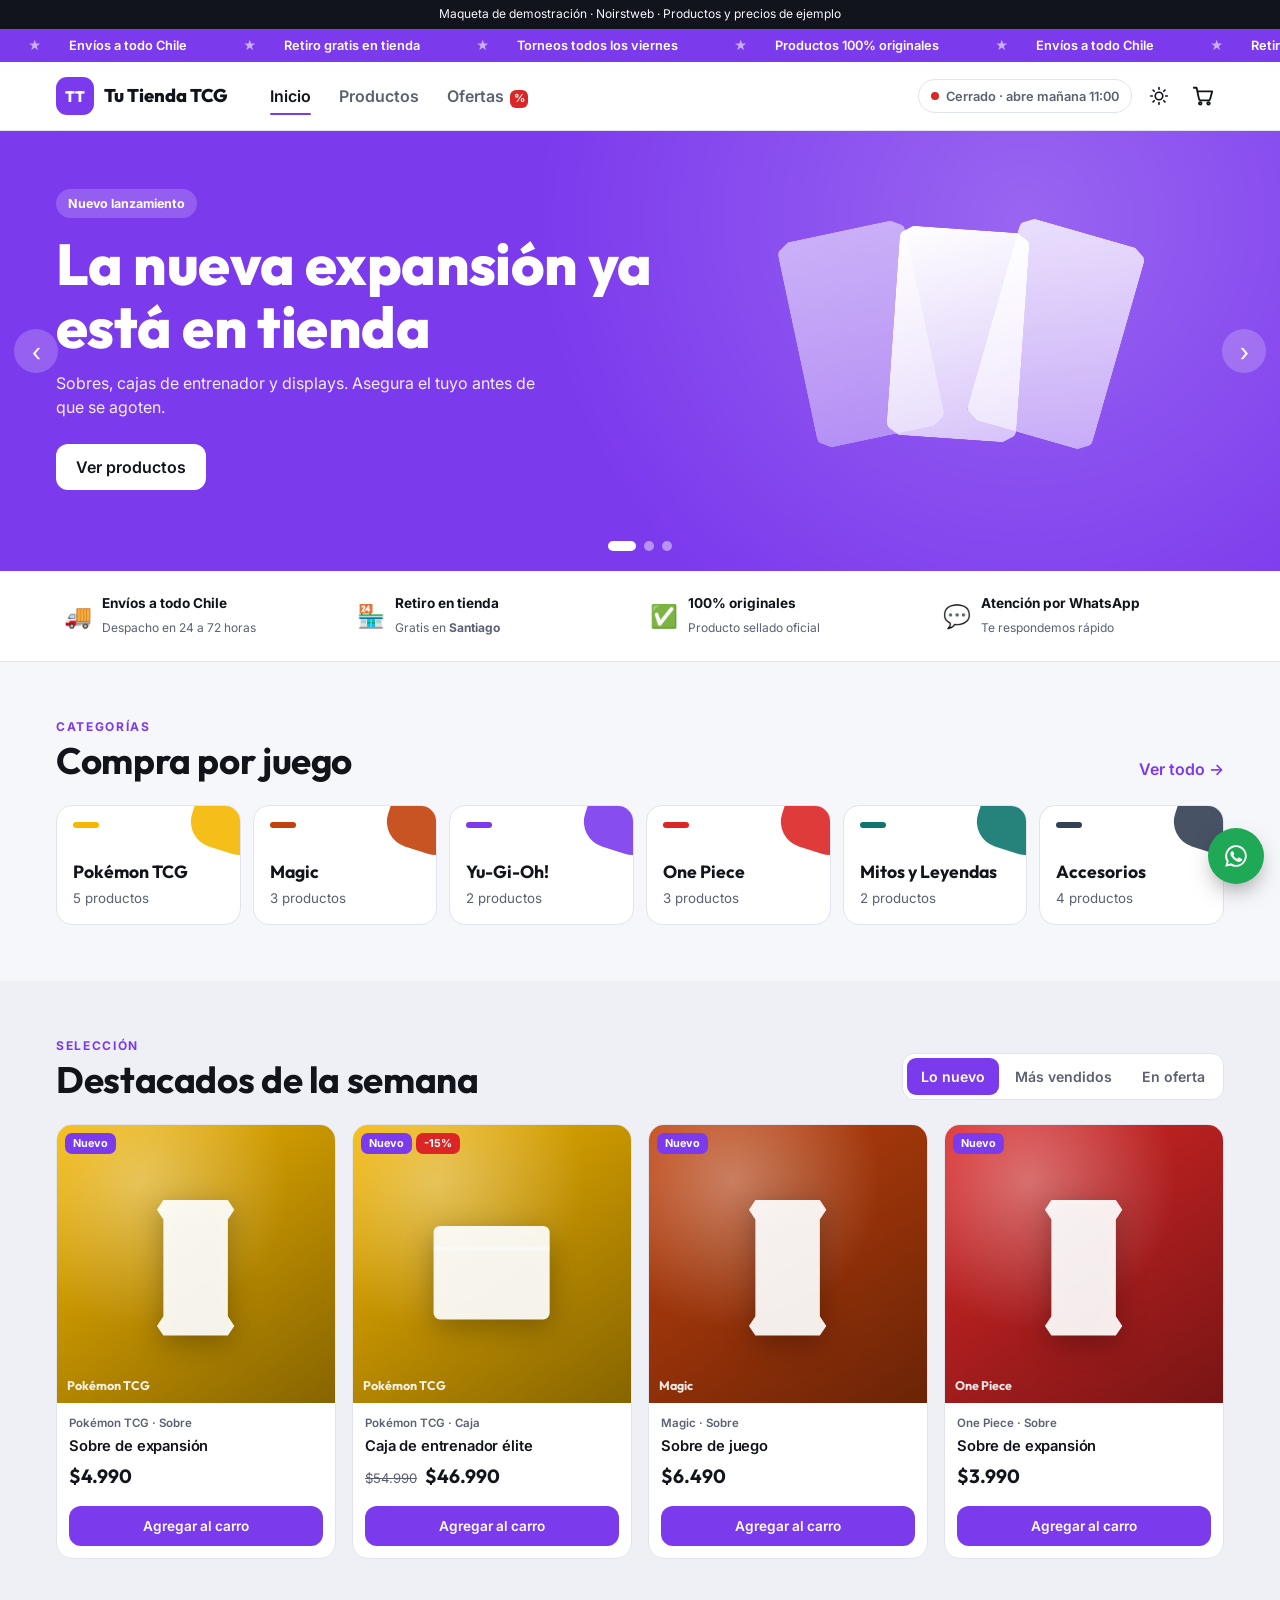
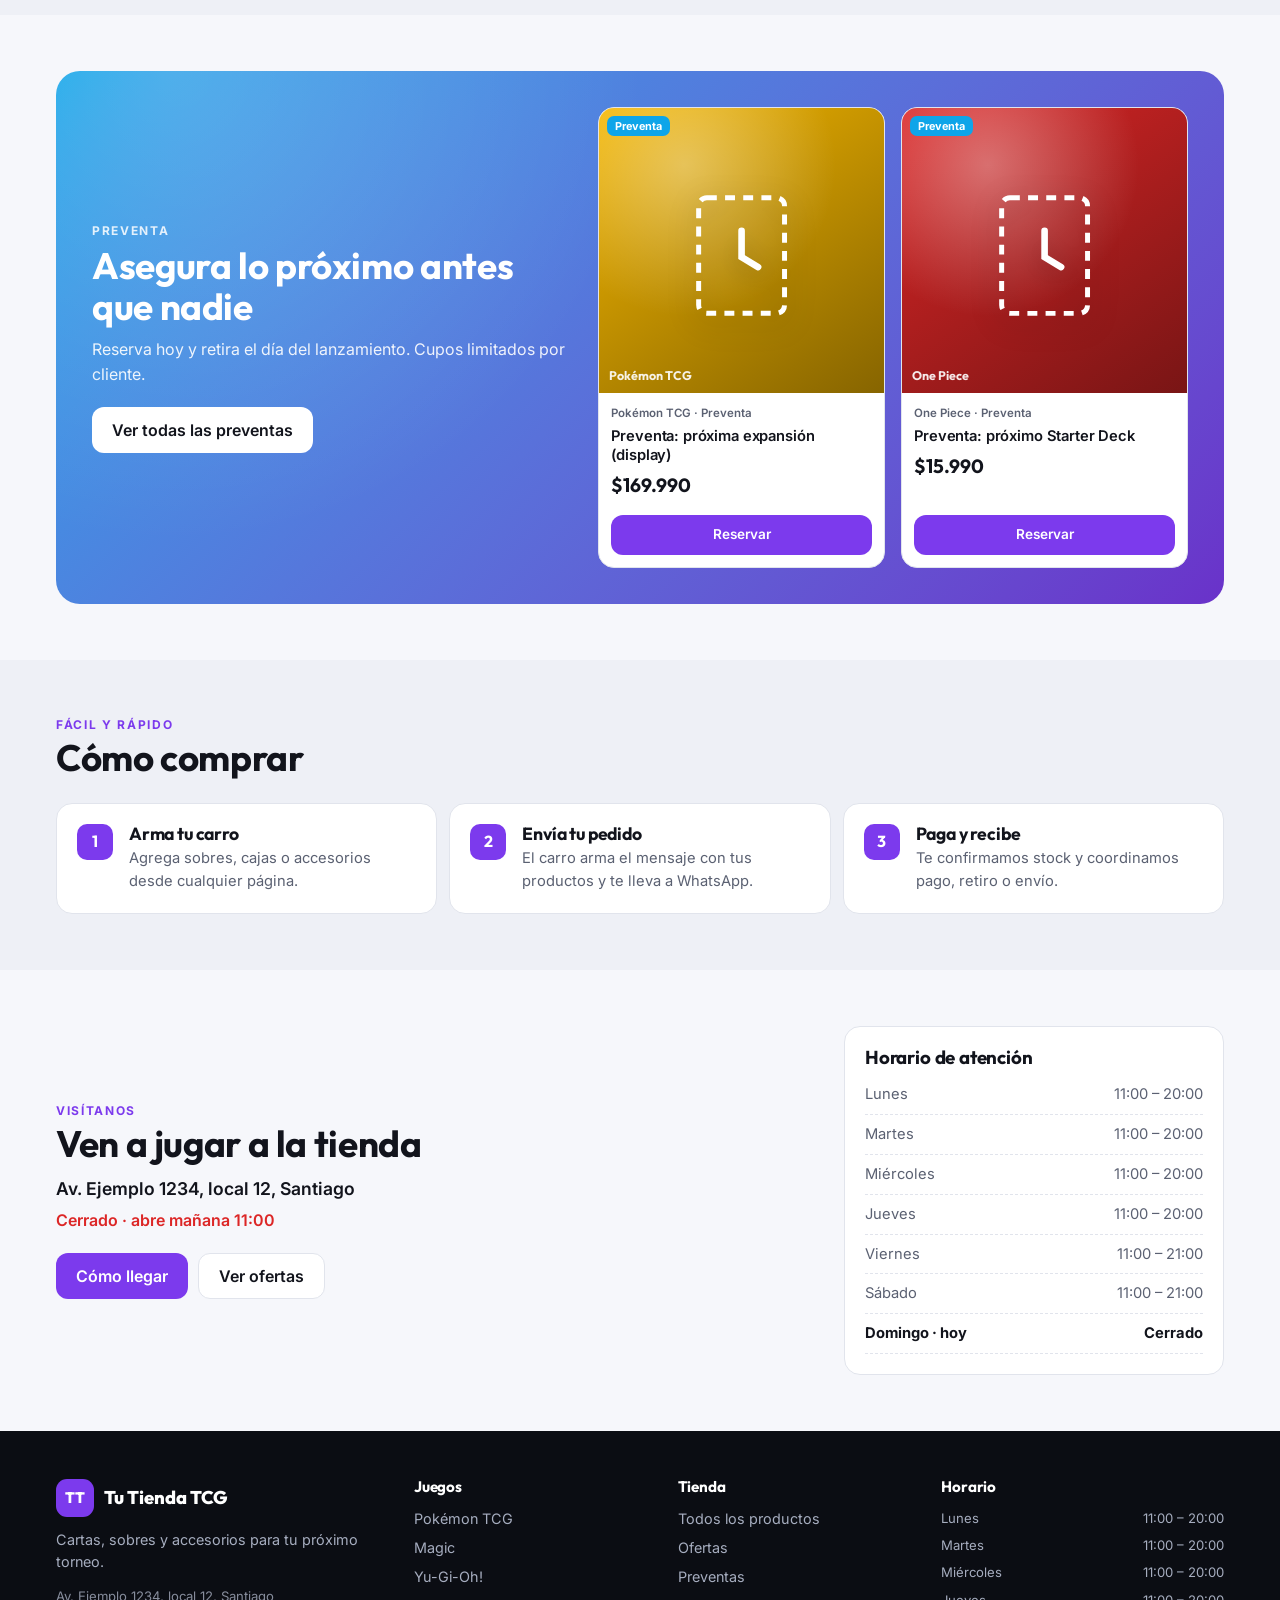
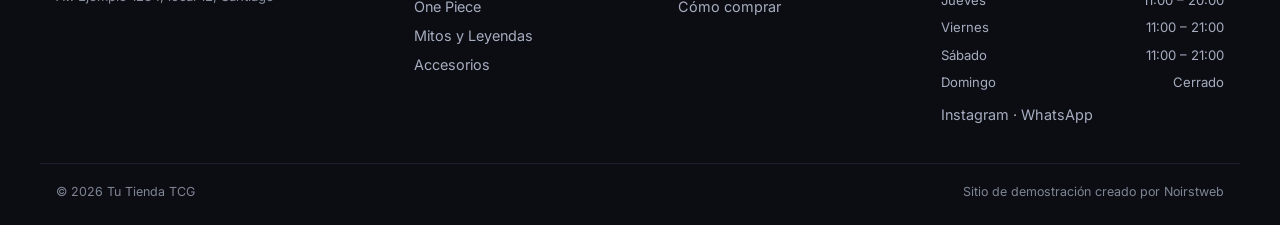
==== index.html @ a78d8621 "Maqueta genérica tienda TCG: inicio, productos, ofertas, carro y tema oscuro Co-Authored-By: Claude " ====
<!DOCTYPE html>
<html lang="es-CL">
<head>
  <meta charset="UTF-8">
  <meta name="viewport" content="width=device-width, initial-scale=1.0">
  <meta name="robots" content="noindex, nofollow">
  <title>Tu Tienda TCG · Cartas, sobres y accesorios</title>
  <meta name="description" content="Tienda de cartas coleccionables: Pokémon, Magic, Yu-Gi-Oh!, One Piece y Mitos y Leyendas. Ofertas, preventas y retiro en tienda.">
  <meta property="og:type" content="website">
  <meta property="og:title" content="Tienda TCG · Demo Noirstweb">
  <meta property="og:description" content="Maqueta de tienda online para cartas coleccionables: carro, ofertas, preventas y pedidos por WhatsApp.">
  <meta property="og:image" content="https://noirstweb.github.io/Tienda-TCG-Demo/og-image.png">
  <meta property="og:url" content="https://noirstweb.github.io/Tienda-TCG-Demo/">
  <meta name="twitter:card" content="summary_large_image">
  <link rel="icon" href="favicon.svg" type="image/svg+xml">
  <script>
    // Tema guardado (o el del sistema) antes de pintar, para evitar parpadeo
    (function () {
      var t = null;
      try { t = localStorage.getItem("tcg_tema"); } catch (e) {}
      if (!t) t = matchMedia("(prefers-color-scheme: dark)").matches ? "dark" : "light";
      document.documentElement.dataset.theme = t;
    })();
  </script>
  <link rel="preconnect" href="https://fonts.googleapis.com">
  <link rel="preconnect" href="https://fonts.gstatic.com" crossorigin>
  <link href="https://fonts.googleapis.com/css2?family=Outfit:wght@500;600;700;800&family=Inter:wght@400;500;600;700&display=swap" rel="stylesheet">
  <link rel="stylesheet" href="css/styles.css">
</head>
<body data-page="inicio">
  <div id="encabezado"></div>

  <main>
    <!-- Banner principal (se edita en js/config.js → BANNERS) -->
    <section class="promo" aria-roledescription="carrusel" aria-label="Promociones">
      <div class="promo__track" id="promoTrack"></div>
      <button class="promo__arrow promo__arrow--prev" id="promoPrev" aria-label="Anterior">‹</button>
      <button class="promo__arrow promo__arrow--next" id="promoNext" aria-label="Siguiente">›</button>
      <div class="promo__dots" id="promoDots"></div>
    </section>

    <!-- Beneficios -->
    <section class="perks">
      <div class="container perks__grid">
        <div class="perk"><span>🚚</span><div><strong>Envíos a todo Chile</strong><small>Despacho en 24 a 72 horas</small></div></div>
        <div class="perk"><span>🏪</span><div><strong>Retiro en tienda</strong><small>Gratis en <b id="heroCiudad"></b></small></div></div>
        <div class="perk"><span>✅</span><div><strong>100% originales</strong><small>Producto sellado oficial</small></div></div>
        <div class="perk"><span>💬</span><div><strong>Atención por WhatsApp</strong><small>Te respondemos rápido</small></div></div>
      </div>
    </section>

    <!-- Categorías -->
    <section class="section">
      <div class="container">
        <div class="section__head"><div><p class="eyebrow">Categorías</p><h2>Compra por juego</h2></div><a class="link" href="productos.html">Ver todo →</a></div>
        <div class="cats" id="cats"></div>
      </div>
    </section>

    <!-- Destacados -->
    <section class="section section--soft">
      <div class="container">
        <div class="section__head">
          <div><p class="eyebrow">Selección</p><h2>Destacados de la semana</h2></div>
          <div class="tabs" id="featTabs" role="tablist">
            <button role="tab" data-tab="nuevo">Lo nuevo</button>
            <button role="tab" data-tab="destacado">Más vendidos</button>
            <button role="tab" data-tab="oferta">En oferta</button>
          </div>
        </div>
        <div class="grid" id="featGrid"></div>
      </div>
    </section>

    <!-- Preventas -->
    <section class="section">
      <div class="container">
        <div class="pre">
          <div class="pre__copy">
            <p class="eyebrow eyebrow--light">Preventa</p>
            <h2>Asegura lo próximo antes que nadie</h2>
            <p>Reserva hoy y retira el día del lanzamiento. Cupos limitados por cliente.</p>
            <a class="btn btn--light" href="productos.html?tipo=Preventa">Ver todas las preventas</a>
          </div>
          <div class="grid grid--2" id="preGrid"></div>
        </div>
      </div>
    </section>

    <!-- Cómo comprar -->
    <section class="section section--soft" id="como-comprar">
      <div class="container">
        <div class="section__head"><div><p class="eyebrow">Fácil y rápido</p><h2>Cómo comprar</h2></div></div>
        <div class="steps">
          <div class="step"><b>1</b><h3>Arma tu carro</h3><p>Agrega sobres, cajas o accesorios desde cualquier página.</p></div>
          <div class="step"><b>2</b><h3>Envía tu pedido</h3><p>El carro arma el mensaje con tus productos y te lleva a WhatsApp.</p></div>
          <div class="step"><b>3</b><h3>Paga y recibe</h3><p>Te confirmamos stock y coordinamos pago, retiro o envío.</p></div>
        </div>
      </div>
    </section>

    <!-- Visítanos -->
    <section class="section" id="visitanos">
      <div class="container visit">
        <div>
          <p class="eyebrow">Visítanos</p>
          <h2>Ven a jugar a la tienda</h2>
          <p class="visit__addr" id="direccion"></p>
          <p class="visit__state" id="estadoGrande"></p>
          <div class="visit__cta">
            <a class="btn btn--brand" id="mapaLink" target="_blank" rel="noopener">Cómo llegar</a>
            <a class="btn btn--ghost" href="ofertas.html">Ver ofertas</a>
          </div>
        </div>
        <div class="hours-card"><h3>Horario de atención</h3><ul id="horario"></ul></div>
      </div>
    </section>
  </main>

  <div id="pie"></div>
  <script src="js/config.js"></script>
  <script src="js/app.js"></script>
</body>
</html>
---- css/styles.css ----
/* =========================================================
   Maqueta genérica tienda TCG · Noirstweb
   Colores: --brand se toma de js/config.js (TIENDA.color)
   ========================================================= */
:root {
  --brand: #7C3AED;
  --brand-ink: #fff;
  --bg: #F6F7FB;
  --surface: #FFFFFF;
  --surface-2: #EEF0F6;
  --ink: #12141C;
  --ink-2: #5B6172;
  --line: #E1E4EC;
  --ok: #16A34A;
  --warn: #EA580C;
  --danger: #DC2626;
  --wa: #1FA855;
  --shadow: 0 10px 30px -14px rgba(18, 20, 28, .25);
  --radius: 16px;
  --display: "Outfit", system-ui, sans-serif;
  --sans: "Inter", system-ui, sans-serif;
}
:root[data-theme="dark"] {
  --bg: #0D0F15;
  --surface: #161922;
  --surface-2: #1E2230;
  --ink: #EEF0F6;
  --ink-2: #9AA1B4;
  --line: #2A2F3E;
  --shadow: 0 10px 30px -14px rgba(0, 0, 0, .7);
}

* { box-sizing: border-box; margin: 0; padding: 0; }
html { scroll-behavior: smooth; scroll-padding-top: 90px; }
body { font-family: var(--sans); background: var(--bg); color: var(--ink); line-height: 1.55; -webkit-font-smoothing: antialiased; overflow-x: hidden; transition: background .25s, color .25s; }
body.no-scroll { overflow: hidden; }
a { color: inherit; }
button, select, input { font: inherit; color: inherit; }
button { background: none; border: 0; cursor: pointer; }
h1, h2, h3 { font-family: var(--display); line-height: 1.1; letter-spacing: -.01em; }
:focus-visible { outline: 3px solid var(--brand); outline-offset: 2px; }
.container { width: 100%; max-width: 1200px; margin: 0 auto; padding: 0 16px; }
.muted { color: var(--ink-2); font-size: .9rem; }
.eyebrow { font-size: .75rem; font-weight: 700; letter-spacing: .14em; text-transform: uppercase; color: var(--brand); }
.eyebrow--light { color: rgba(255, 255, 255, .85); }
.link { font-weight: 600; color: var(--brand); text-decoration: none; white-space: nowrap; }

/* ---------- Barra demo y avisos ---------- */
.demo-bar { background: var(--ink); color: var(--bg); font-size: .75rem; text-align: center; padding: 5px 16px; }
.announce { overflow: hidden; background: var(--brand); color: var(--brand-ink); font-size: .8rem; font-weight: 600; }
.announce__track { display: flex; width: max-content; animation: marquee 32s linear infinite; }
.announce span { padding: 7px 28px; white-space: nowrap; }
.announce span::before { content: "★"; margin-right: 28px; opacity: .6; }
@keyframes marquee { to { transform: translateX(-50%); } }

/* ---------- Botones ---------- */
.btn { display: inline-flex; align-items: center; justify-content: center; gap: 8px; height: 46px; padding: 0 20px; border-radius: 12px; font-weight: 600; text-decoration: none; white-space: nowrap; transition: transform .15s, filter .15s, background .15s; }
.btn:hover { filter: brightness(1.08); }
.btn:active { transform: scale(.98); }
.btn--brand { background: var(--brand); color: var(--brand-ink); }
.btn--light { background: #fff; color: #12141C; }
.btn--ghost { border: 1.5px solid var(--line); background: var(--surface); }
.btn--ghost:hover { border-color: var(--brand); filter: none; }
.btn--wa { background: var(--wa); color: #fff; }
.btn--block { width: 100%; }
.icon-btn { position: relative; display: grid; place-items: center; width: 42px; height: 42px; border-radius: 12px; color: var(--ink); transition: background .15s; }
.icon-btn:hover { background: var(--surface-2); }

/* ---------- Encabezado ---------- */
.header { position: sticky; top: 0; z-index: 40; background: color-mix(in srgb, var(--surface) 92%, transparent); backdrop-filter: blur(10px); border-bottom: 1px solid var(--line); }
.header__inner { display: flex; align-items: center; gap: 10px; height: 68px; }
.logo { display: flex; align-items: center; gap: 10px; text-decoration: none; min-width: 0; }
.logo__mark { flex: none; display: grid; place-items: center; width: 38px; height: 38px; border-radius: 11px; background: var(--brand); color: var(--brand-ink); font-family: var(--display); font-weight: 800; font-size: .95rem; }
.logo__text { font-family: var(--display); font-weight: 800; font-size: 1.15rem; white-space: nowrap; overflow: hidden; text-overflow: ellipsis; }
.nav { display: none; }
.nav a { position: relative; padding: 8px 12px; border-radius: 10px; font-weight: 600; color: var(--ink-2); text-decoration: none; }
.nav a:hover { color: var(--ink); background: var(--surface-2); }
.nav a[aria-current="page"] { color: var(--ink); }
.nav a[aria-current="page"]::after { content: ""; position: absolute; left: 12px; right: 12px; bottom: 2px; height: 2px; border-radius: 2px; background: var(--brand); }
.nav__tag { display: inline-grid; place-items: center; width: 18px; height: 18px; margin-left: 2px; border-radius: 6px; background: var(--danger); color: #fff; font-size: .7rem; }
.header__tools { display: flex; align-items: center; gap: 2px; margin-left: auto; }
.menu-btn { flex-direction: column; gap: 4px; display: flex; justify-content: center; align-items: center; }
.menu-btn span { width: 20px; height: 2px; border-radius: 2px; background: currentColor; }

/* Horario siempre visible */
.hours { display: inline-flex; align-items: center; gap: 7px; height: 34px; padding: 0 12px; margin-right: 4px; border-radius: 999px; border: 1px solid var(--line); background: var(--surface); font-size: .8rem; font-weight: 600; text-decoration: none; color: var(--ink-2); white-space: nowrap; }
.hours__dot { width: 8px; height: 8px; border-radius: 50%; background: var(--danger); }
.hours.is-open { color: var(--ink); }
.hours.is-open .hours__dot { background: var(--ok); box-shadow: 0 0 0 3px color-mix(in srgb, var(--ok) 25%, transparent); animation: pulse 2s infinite; }
@keyframes pulse { 50% { box-shadow: 0 0 0 6px color-mix(in srgb, var(--ok) 0%, transparent); } }
.hours__long { display: none; }

/* Tema */
.ic-luna { display: none; }
:root[data-theme="dark"] .ic-sol { display: none; }
:root[data-theme="dark"] .ic-luna { display: block; }

/* Carro */
.cart-btn__count { position: absolute; top: 2px; right: 0; min-width: 18px; height: 18px; padding: 0 5px; border-radius: 999px; background: var(--brand); color: var(--brand-ink); font-size: .68rem; line-height: 18px; text-align: center; }
.cart-btn__count[hidden] { display: none; }
.cart-btn__count.bump { animation: bump .4s; }
@keyframes bump { 40% { transform: scale(1.45); } }

/* ---------- Paneles laterales ---------- */
.drawer { position: fixed; inset: 0; z-index: 80; background: rgba(8, 10, 16, .5); opacity: 0; visibility: hidden; transition: opacity .25s, visibility .25s; }
.drawer.is-open { opacity: 1; visibility: visible; }
.drawer__panel { position: absolute; top: 0; bottom: 0; width: min(380px, 88vw); display: flex; flex-direction: column; background: var(--surface); box-shadow: var(--shadow); transition: transform .3s cubic-bezier(.3, .8, .3, 1); }
.drawer--left .drawer__panel { left: 0; transform: translateX(-100%); }
.drawer--right .drawer__panel { right: 0; transform: translateX(100%); width: min(420px, 92vw); }
.drawer.is-open .drawer__panel { transform: none; }
.drawer__head { display: flex; align-items: center; justify-content: space-between; padding: 14px 16px; border-bottom: 1px solid var(--line); font-family: var(--display); font-size: 1.15rem; }
.drawer__nav { display: grid; padding: 8px; }
.drawer__nav a { padding: 13px 12px; border-radius: 10px; font-weight: 600; text-decoration: none; }
.drawer__nav a:hover, .drawer__nav a[aria-current="page"] { background: var(--surface-2); }
.drawer__cats { display: grid; gap: 2px; padding: 12px 8px; border-top: 1px solid var(--line); }
.drawer__cats .eyebrow { padding: 0 12px 6px; }
.drawer__cats a { display: flex; align-items: center; gap: 10px; padding: 10px 12px; border-radius: 10px; text-decoration: none; color: var(--ink-2); }
.drawer__cats a:hover { background: var(--surface-2); color: var(--ink); }
.drawer__cats i { width: 10px; height: 10px; border-radius: 3px; }

.cart__ship { padding: 12px 16px; border-bottom: 1px solid var(--line); font-size: .88rem; }
.cart__ship:empty { display: none; }
.bar { height: 6px; margin-top: 8px; border-radius: 99px; background: var(--surface-2); overflow: hidden; }
.bar i { display: block; height: 100%; border-radius: inherit; background: var(--brand); transition: width .4s; }
.cart__items { flex: 1; overflow-y: auto; padding: 8px 16px; }
.cart__item { display: grid; grid-template-columns: 56px 1fr auto; gap: 12px; padding: 12px 0; border-bottom: 1px solid var(--line); }
.cart__thumb .art { border-radius: 10px; }
.cart__info strong { display: block; font-size: .9rem; line-height: 1.25; }
.cart__info small { color: var(--ink-2); font-size: .78rem; }
.qty { display: inline-flex; align-items: center; margin-top: 6px; border: 1px solid var(--line); border-radius: 9px; }
.qty button { width: 30px; height: 28px; font-weight: 700; }
.qty button:disabled { opacity: .35; cursor: not-allowed; }
.qty span { min-width: 24px; text-align: center; font-size: .88rem; font-weight: 600; }
.cart__price { display: flex; flex-direction: column; align-items: flex-end; gap: 6px; font-weight: 700; font-size: .92rem; }
.cart__price button { font-size: .75rem; font-weight: 500; color: var(--ink-2); text-decoration: underline; }
.cart__empty { display: grid; justify-items: center; gap: 14px; padding: 48px 0; color: var(--ink-2); }
.cart__foot { padding: 14px 16px 18px; border-top: 1px solid var(--line); }
.cart__foot:empty { display: none; }
.entrega { display: flex; flex-wrap: wrap; gap: 6px 16px; border: 0; margin-bottom: 12px; font-size: .88rem; }
.entrega legend { width: 100%; margin-bottom: 4px; font-weight: 600; font-size: .8rem; color: var(--ink-2); }
.entrega input { accent-color: var(--brand); }
.cart__total { display: flex; justify-content: space-between; align-items: baseline; margin-bottom: 12px; }
.cart__total strong { font-family: var(--display); font-size: 1.5rem; }
.cart__note { margin-top: 8px; font-size: .75rem; color: var(--ink-2); text-align: center; }

/* ---------- Banner ---------- */
.promo { position: relative; overflow: hidden; }
.promo__track { display: flex; transition: transform .6s cubic-bezier(.6, 0, .2, 1); }
.slide { flex: 0 0 100%; min-width: 0; color: #fff; }
.slide--marca { background: radial-gradient(circle at 80% 20%, rgba(255, 255, 255, .22), transparent 45%), var(--brand); }
.slide--oscuro { background: radial-gradient(circle at 75% 50%, color-mix(in srgb, var(--brand) 55%, transparent), transparent 55%), #0F1118; }
.slide--degradado { background: linear-gradient(120deg, color-mix(in srgb, var(--brand) 85%, #000), #E11D48 130%); }
.slide__inner { display: grid; gap: 24px; align-items: center; min-height: 380px; padding-top: 40px; padding-bottom: 64px; }
.slide__copy { min-width: 0; }
.slide__tag { display: inline-block; padding: 5px 12px; border-radius: 999px; background: rgba(255, 255, 255, .18); font-size: .78rem; font-weight: 700; }
.slide h2 { margin-top: 14px; max-width: 13em; font-size: clamp(2rem, 6.5vw, 3.6rem); font-weight: 800; }
.slide p { margin: 12px 0 24px; max-width: 30em; opacity: .9; }
.promo__arrow { position: absolute; top: 50%; z-index: 3; display: none; width: 44px; height: 44px; margin-top: -22px; border-radius: 50%; background: rgba(255, 255, 255, .2); color: #fff; font-size: 1.6rem; line-height: 1; }
.promo__arrow:hover { background: rgba(255, 255, 255, .35); }
.promo__arrow--prev { left: 14px; }
.promo__arrow--next { right: 14px; }
.promo__dots { position: absolute; left: 50%; bottom: 20px; z-index: 3; display: flex; gap: 8px; transform: translateX(-50%); }
.promo__dots button { width: 10px; height: 10px; border-radius: 99px; background: rgba(255, 255, 255, .45); transition: width .25s; }
.promo__dots button[aria-current="true"] { width: 28px; background: #fff; }

/* Arte de banners (formas genéricas, sin marcas) */
.b-art { display: none; position: relative; height: 280px; }
.b-art i { position: absolute; border-radius: 14px; box-shadow: 0 20px 40px -12px rgba(0, 0, 0, .45); }
.b-art--sobre i { width: 130px; height: 210px; top: 30px; background: linear-gradient(160deg, #fff, rgba(255, 255, 255, .65)); clip-path: polygon(0 4%, 10% 0, 90% 0, 100% 4%, 100% 96%, 90% 100%, 10% 100%, 0 96%); }
.b-art--sobre i:nth-child(1) { left: 12%; transform: rotate(-12deg); opacity: .55; }
.b-art--sobre i:nth-child(2) { left: 32%; transform: rotate(4deg); }
.b-art--sobre i:nth-child(3) { left: 52%; transform: rotate(16deg); opacity: .8; }
.b-art--caja i { left: 18%; top: 40px; width: 260px; height: 200px; background: linear-gradient(150deg, #fff, rgba(255, 255, 255, .55)); transform: rotate(-6deg); }
.b-art--caja b { position: absolute; right: 10%; top: 10px; display: grid; place-items: center; width: 110px; height: 110px; border-radius: 50%; background: #E11D48; font-family: var(--display); font-size: 2rem; transform: rotate(10deg); box-shadow: 0 14px 30px -10px rgba(0, 0, 0, .5); }
.b-art--cartas i { top: 40px; width: 140px; height: 196px; border: 6px solid #fff; background: linear-gradient(160deg, rgba(255, 255, 255, .35), rgba(255, 255, 255, .08)); }
.b-art--cartas i:nth-child(1) { left: 14%; transform: rotate(-14deg); }
.b-art--cartas i:nth-child(2) { left: 34%; transform: rotate(-2deg); }
.b-art--cartas i:nth-child(3) { left: 54%; transform: rotate(12deg); }

/* ---------- Beneficios ---------- */
.perks { border-bottom: 1px solid var(--line); background: var(--surface); }
.perks__grid { display: grid; grid-template-columns: repeat(2, 1fr); gap: 4px; padding-top: 14px; padding-bottom: 14px; }
.perk { display: flex; align-items: center; gap: 10px; padding: 8px; }
.perk > span { font-size: 1.4rem; }
.perk strong { display: block; font-size: .85rem; }
.perk small { color: var(--ink-2); font-size: .75rem; }

/* ---------- Secciones ---------- */
.section { padding: 56px 0; }
.section--soft { background: var(--surface-2); }
.section__head { display: flex; flex-wrap: wrap; align-items: flex-end; justify-content: space-between; gap: 12px 20px; margin-bottom: 24px; }
.section__head--tight { margin-bottom: 16px; align-items: baseline; }
.section__head h2, .section__head h1 { margin-top: 4px; font-size: clamp(1.6rem, 4.5vw, 2.3rem); }

/* Categorías */
.cats { display: grid; grid-template-columns: repeat(2, 1fr); gap: 12px; }
.cat { position: relative; display: flex; flex-direction: column; gap: 2px; min-height: 120px; padding: 16px; border-radius: var(--radius); background: var(--surface); border: 1px solid var(--line); text-decoration: none; overflow: hidden; transition: transform .2s, box-shadow .2s, border-color .2s; }
.cat::after { content: ""; position: absolute; right: -30px; top: -30px; width: 76px; height: 76px; border-radius: 26px; background: var(--c); opacity: .9; transform: rotate(18deg); transition: transform .3s; }
.cat:hover { transform: translateY(-3px); box-shadow: var(--shadow); border-color: var(--c); }
.cat:hover::after { transform: rotate(8deg) scale(1.08); }
.cat__chip { width: 26px; height: 6px; border-radius: 99px; background: var(--c); margin-bottom: auto; }
.cat strong, .cat small { padding-right: 8px; }
.cat strong { position: relative; z-index: 1; margin-top: 18px; font-family: var(--display); font-size: 1.1rem; }
.cat small { position: relative; z-index: 1; color: var(--ink-2); }

/* Pestañas */
.tabs { display: inline-flex; padding: 4px; gap: 2px; border-radius: 12px; background: var(--surface); border: 1px solid var(--line); }
.tabs button { padding: 8px 14px; border-radius: 9px; font-weight: 600; font-size: .88rem; color: var(--ink-2); }
.tabs button[aria-selected="true"] { background: var(--brand); color: var(--brand-ink); }

/* ---------- Tarjetas de producto ---------- */
.grid { display: grid; grid-template-columns: repeat(2, 1fr); gap: 12px; }
.card { display: flex; flex-direction: column; min-width: 0; border-radius: var(--radius); background: var(--surface); border: 1px solid var(--line); overflow: hidden; transition: transform .2s, box-shadow .2s; }
.card:hover { transform: translateY(-3px); box-shadow: var(--shadow); }
.card__media { position: relative; display: block; width: 100%; text-align: left; }
.card__badges { position: absolute; top: 8px; left: 8px; right: 8px; display: flex; flex-wrap: wrap; gap: 4px; }
.card__body { display: flex; flex-direction: column; flex: 1; gap: 4px; padding: 12px; }
.card__game { font-size: .72rem; font-weight: 600; color: var(--ink-2); }
.card__name { font-family: var(--sans); font-weight: 600; font-size: .92rem; line-height: 1.3; }
.card__price { display: flex; flex-wrap: wrap; align-items: baseline; gap: 2px 8px; margin: 2px 0 10px; }
.card__price s { color: var(--ink-2); font-size: .82rem; }
.card__price strong { font-family: var(--display); font-size: 1.2rem; }
.card__price--big strong { font-size: 1.8rem; }
.card .btn { margin-top: auto; height: 40px; font-size: .85rem; }
.card.is-out .art { filter: grayscale(.85); opacity: .7; }

.badge { display: inline-block; padding: 3px 8px; border-radius: 7px; font-size: .68rem; font-weight: 700; line-height: 1.3; }
.badge--new { background: var(--brand); color: var(--brand-ink); }
.badge--off { background: var(--danger); color: #fff; }
.badge--pre { background: #0EA5E9; color: #fff; }
.badge--low { background: #FEF3C7; color: #92400E; }
.badge--out { background: var(--ink); color: var(--bg); }

.art { position: relative; display: grid; place-items: center; aspect-ratio: 1; background: radial-gradient(circle at 30% 20%, rgba(255, 255, 255, .35), transparent 50%), linear-gradient(145deg, var(--c), color-mix(in srgb, var(--c) 55%, #000)); }
.art svg { width: 58%; filter: drop-shadow(0 8px 14px rgba(0, 0, 0, .3)); transition: transform .3s; }
.card:hover .art svg { transform: scale(1.06) rotate(-2deg); }
.art__label { position: absolute; left: 10px; bottom: 8px; color: #fff; font-family: var(--display); font-weight: 700; font-size: .78rem; opacity: .9; }
.art--mini svg { width: 70%; }

/* ---------- Preventa ---------- */
.pre { display: grid; gap: 24px; padding: 24px; border-radius: 24px; color: #fff; background: radial-gradient(circle at 10% 0%, rgba(255, 255, 255, .18), transparent 40%), linear-gradient(135deg, #0EA5E9, color-mix(in srgb, var(--brand) 85%, #000)); }
.pre h2 { margin-top: 6px; font-size: clamp(1.6rem, 4.5vw, 2.3rem); }
.pre__copy p:not(.eyebrow) { margin: 10px 0 20px; opacity: .9; }
.pre .card { color: var(--ink); }
.grid--2 { grid-template-columns: repeat(2, 1fr); }

/* ---------- Pasos ---------- */
.steps { display: grid; gap: 12px; }
.step { position: relative; padding: 20px 20px 20px 72px; border-radius: var(--radius); background: var(--surface); border: 1px solid var(--line); }
.step b { position: absolute; left: 20px; top: 20px; display: grid; place-items: center; width: 36px; height: 36px; border-radius: 10px; background: var(--brand); color: var(--brand-ink); font-family: var(--display); }
.step h3 { font-size: 1.1rem; }
.step p { margin-top: 4px; color: var(--ink-2); font-size: .92rem; }

/* ---------- Visítanos ---------- */
.visit { display: grid; gap: 28px; align-items: center; }
.visit h2 { margin-top: 4px; font-size: clamp(1.6rem, 4.5vw, 2.3rem); }
.visit__addr { margin-top: 10px; font-size: 1.1rem; font-weight: 600; }
.visit__state { margin-top: 6px; font-weight: 600; color: var(--danger); }
.visit__state.is-open { color: var(--ok); }
.visit__cta { display: flex; flex-wrap: wrap; gap: 10px; margin-top: 20px; }
.hours-card { padding: 20px; border-radius: var(--radius); background: var(--surface); border: 1px solid var(--line); }
.hours-card h3 { margin-bottom: 8px; }
.hours-card ul { list-style: none; }
.hours-card li { display: flex; justify-content: space-between; padding: 8px 0; border-bottom: 1px dashed var(--line); color: var(--ink-2); font-size: .92rem; }
.hours-card li.is-today { color: var(--ink); font-weight: 700; }

/* ---------- Productos: filtros ---------- */
.crumbs { margin-bottom: 8px; font-size: .82rem; color: var(--ink-2); }
.crumbs a { text-decoration: none; }
.crumbs a:hover { color: var(--brand); }
.filters { display: grid; gap: 12px; margin-bottom: 20px; }
.chips { display: flex; gap: 8px; overflow-x: auto; padding-bottom: 4px; scrollbar-width: none; margin-bottom: 4px; }
.chips::-webkit-scrollbar { display: none; }
.chip { flex: none; display: inline-flex; align-items: center; gap: 7px; padding: 8px 14px; border-radius: 999px; border: 1px solid var(--line); background: var(--surface); font-weight: 600; font-size: .85rem; }
.chip i { width: 9px; height: 9px; border-radius: 3px; background: var(--c); }
.chip[aria-pressed="true"] { background: var(--ink); border-color: var(--ink); color: var(--bg); }
#ofTabs { margin-bottom: 18px; }
.filters__row { display: grid; grid-template-columns: 1fr 1fr; gap: 10px; }
.search { grid-column: 1 / -1; display: flex; align-items: center; gap: 8px; height: 46px; padding: 0 14px; border-radius: 12px; border: 1px solid var(--line); background: var(--surface); }
.search:focus-within { border-color: var(--brand); }
.search input { flex: 1; min-width: 0; height: 100%; border: 0; outline: 0; background: none; }
.filters select { height: 46px; padding: 0 12px; border-radius: 12px; border: 1px solid var(--line); background: var(--surface); min-width: 0; }
.check { grid-column: 1 / -1; display: flex; align-items: center; gap: 8px; font-size: .9rem; }
.check input { accent-color: var(--brand); width: 18px; height: 18px; }
.empty { display: grid; justify-items: center; gap: 12px; padding: 48px 0; color: var(--ink-2); }
.empty[hidden] { display: none; }

/* ---------- Ofertas ---------- */
.of-hero { color: #fff; background: radial-gradient(circle at 85% 10%, rgba(255, 255, 255, .2), transparent 40%), linear-gradient(120deg, #DC2626, color-mix(in srgb, var(--brand) 80%, #000)); }
.of-hero__inner { display: grid; gap: 24px; align-items: center; padding-top: 44px; padding-bottom: 44px; }
.of-hero h1 { margin-top: 8px; font-size: clamp(2.1rem, 7vw, 3.6rem); font-weight: 800; }
.of-hero p:not(.eyebrow) { margin-top: 8px; opacity: .92; }
.countdown { padding: 18px; border-radius: 18px; background: rgba(0, 0, 0, .25); backdrop-filter: blur(4px); }
.countdown > p { font-size: .8rem; font-weight: 700; letter-spacing: .12em; text-transform: uppercase; opacity: .85; }
.cd { display: grid; grid-template-columns: repeat(4, 1fr); gap: 8px; margin-top: 8px; }
.cd div { display: grid; justify-items: center; padding: 10px 4px; border-radius: 12px; background: rgba(255, 255, 255, .14); }
.cd b { font-family: var(--display); font-size: 1.9rem; line-height: 1; font-variant-numeric: tabular-nums; }
.cd small { font-size: .7rem; opacity: .85; }
.bundle { display: grid; gap: 20px; align-items: center; padding: 24px; border-radius: 24px; background: var(--surface); border: 1px solid var(--line); }
.bundle h2 { margin-top: 4px; font-size: clamp(1.5rem, 4vw, 2rem); }
.bundle p:not(.eyebrow) { margin-top: 8px; color: var(--ink-2); }
.bundle__price { display: grid; gap: 4px; justify-items: start; }
.bundle__price s { color: var(--ink-2); }
.bundle__price strong { font-family: var(--display); font-size: 2.2rem; margin-bottom: 8px; }

/* ---------- Vista rápida ---------- */
.modal { position: fixed; inset: 0; z-index: 90; display: grid; place-items: center; padding: 16px; background: rgba(8, 10, 16, .55); opacity: 0; visibility: hidden; transition: opacity .2s, visibility .2s; }
.modal.is-open { opacity: 1; visibility: visible; }
.modal__box { position: relative; display: grid; width: min(760px, 100%); max-height: 90vh; overflow-y: auto; border-radius: 20px; background: var(--surface); box-shadow: var(--shadow); transform: translateY(12px); transition: transform .25s; }
.modal.is-open .modal__box { transform: none; }
.modal__close { position: absolute; top: 10px; right: 10px; z-index: 2; background: var(--surface); }
.modal__art .art { aspect-ratio: 4 / 3; }
.modal__info { display: flex; flex-direction: column; gap: 8px; padding: 20px; }
.modal__info h2 { font-size: 1.6rem; }
.modal__info > p { color: var(--ink-2); }
.stock { font-weight: 600; font-size: .88rem; color: var(--ok); }
.stock--low { color: var(--warn); }
.stock--out { color: var(--danger); }

/* ---------- Pie ---------- */
.footer { margin-top: 0; padding: 48px 0 24px; background: #0B0D13; color: #A6ADBF; font-size: .9rem; }
.footer .logo__text { color: #fff; }
.footer__grid { display: grid; gap: 28px; }
.footer__grid > div > p { margin-top: 12px; max-width: 28em; }
.footer__muted { font-size: .82rem; opacity: .8; }
.footer h3 { margin-bottom: 12px; color: #fff; font-size: .95rem; }
.footer ul { list-style: none; display: grid; gap: 7px; }
.footer a { text-decoration: none; }
.footer a:hover { color: #fff; }
.footer__hours li { display: flex; justify-content: space-between; gap: 12px; font-size: .82rem; }
.footer__social { margin-top: 14px; }
.footer__bottom { display: flex; flex-wrap: wrap; justify-content: space-between; gap: 8px; margin-top: 36px; padding-top: 18px; border-top: 1px solid #222634; font-size: .78rem; opacity: .75; }

.wa-float { position: fixed; right: 16px; bottom: 16px; z-index: 60; display: grid; place-items: center; width: 56px; height: 56px; border-radius: 50%; background: var(--wa); color: #fff; box-shadow: 0 10px 24px -8px rgba(0, 0, 0, .5); transition: transform .2s; }
.wa-float:hover { transform: scale(1.08); }
.toast { position: fixed; left: 50%; bottom: 84px; z-index: 100; max-width: calc(100% - 32px); padding: 12px 18px; border-radius: 12px; background: var(--ink); color: var(--bg); font-weight: 600; font-size: .88rem; text-align: center; transform: translate(-50%, 30px); opacity: 0; pointer-events: none; transition: transform .3s, opacity .3s; }
.toast.is-show { transform: translate(-50%, 0); opacity: 1; }

/* ===== Tablet ===== */
@media (min-width: 640px) {
  .hours__long { display: inline; }
  .hours__short { display: none; }
  .grid { grid-template-columns: repeat(3, 1fr); gap: 16px; }
  .cats { grid-template-columns: repeat(3, 1fr); }
  .perks__grid { grid-template-columns: repeat(4, 1fr); }
  .filters__row { grid-template-columns: 1fr 200px 220px auto; align-items: center; }
  .search, .check { grid-column: auto; }
  .steps { grid-template-columns: repeat(3, 1fr); }
  .footer__grid { grid-template-columns: repeat(2, 1fr); }
  .modal__box { grid-template-columns: 1fr 1fr; }
  .modal__art .art { aspect-ratio: auto; height: 100%; min-height: 320px; }
  .modal__info { padding: 28px; }
}
/* ===== Escritorio ===== */
@media (min-width: 960px) {
  .nav { display: flex; gap: 4px; margin-left: 20px; }
  .menu-btn { display: none; }
  .promo__arrow { display: block; }
  .slide__inner { grid-template-columns: 1.15fr .85fr; min-height: 440px; }
  .b-art { display: block; }
  .grid { grid-template-columns: repeat(4, 1fr); }
  .grid.grid--2 { grid-template-columns: repeat(2, 1fr); }
  .cats { grid-template-columns: repeat(6, 1fr); }
  .pre { grid-template-columns: .9fr 1.1fr; align-items: center; padding: 36px; }
  .visit { grid-template-columns: 1fr 380px; }
  .of-hero__inner { grid-template-columns: 1.3fr 1fr; }
  .bundle { grid-template-columns: 1fr auto; padding: 32px; }
  .footer__grid { grid-template-columns: 1.4fr 1fr 1fr 1.2fr; }
}
@media (max-width: 639px) {
  .logo__text { white-space: normal; line-height: 1.05; font-size: 1rem; display: -webkit-box; -webkit-line-clamp: 2; -webkit-box-orient: vertical; }
  .perk small { display: none; }
  .perk strong { font-size: .8rem; }
  .perks__grid { padding-top: 8px; padding-bottom: 8px; }
}
@media (max-width: 380px) {
  .logo__text { font-size: 1rem; }
  .hours { padding: 0 9px; }
}
@media (prefers-reduced-motion: reduce) {
  html { scroll-behavior: auto; }
  *, *::before, *::after { animation: none !important; transition: none !important; }
}
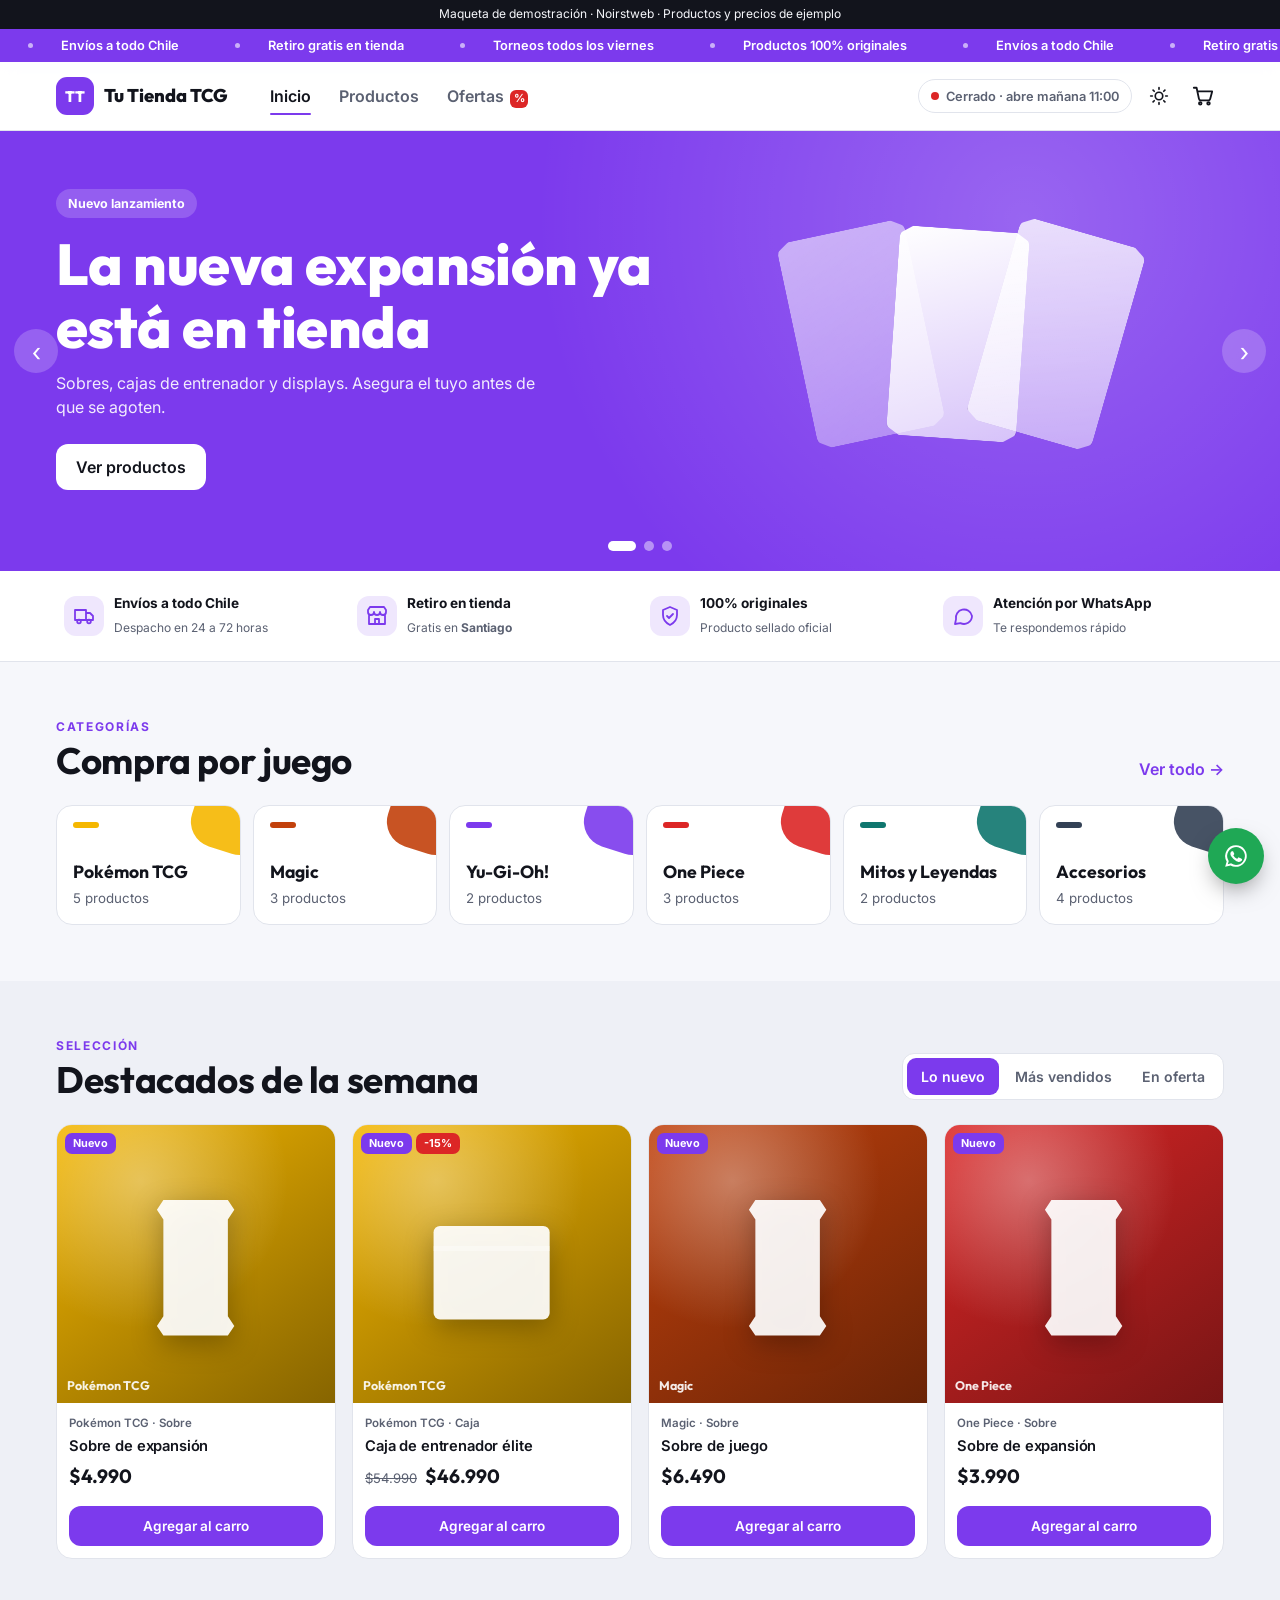
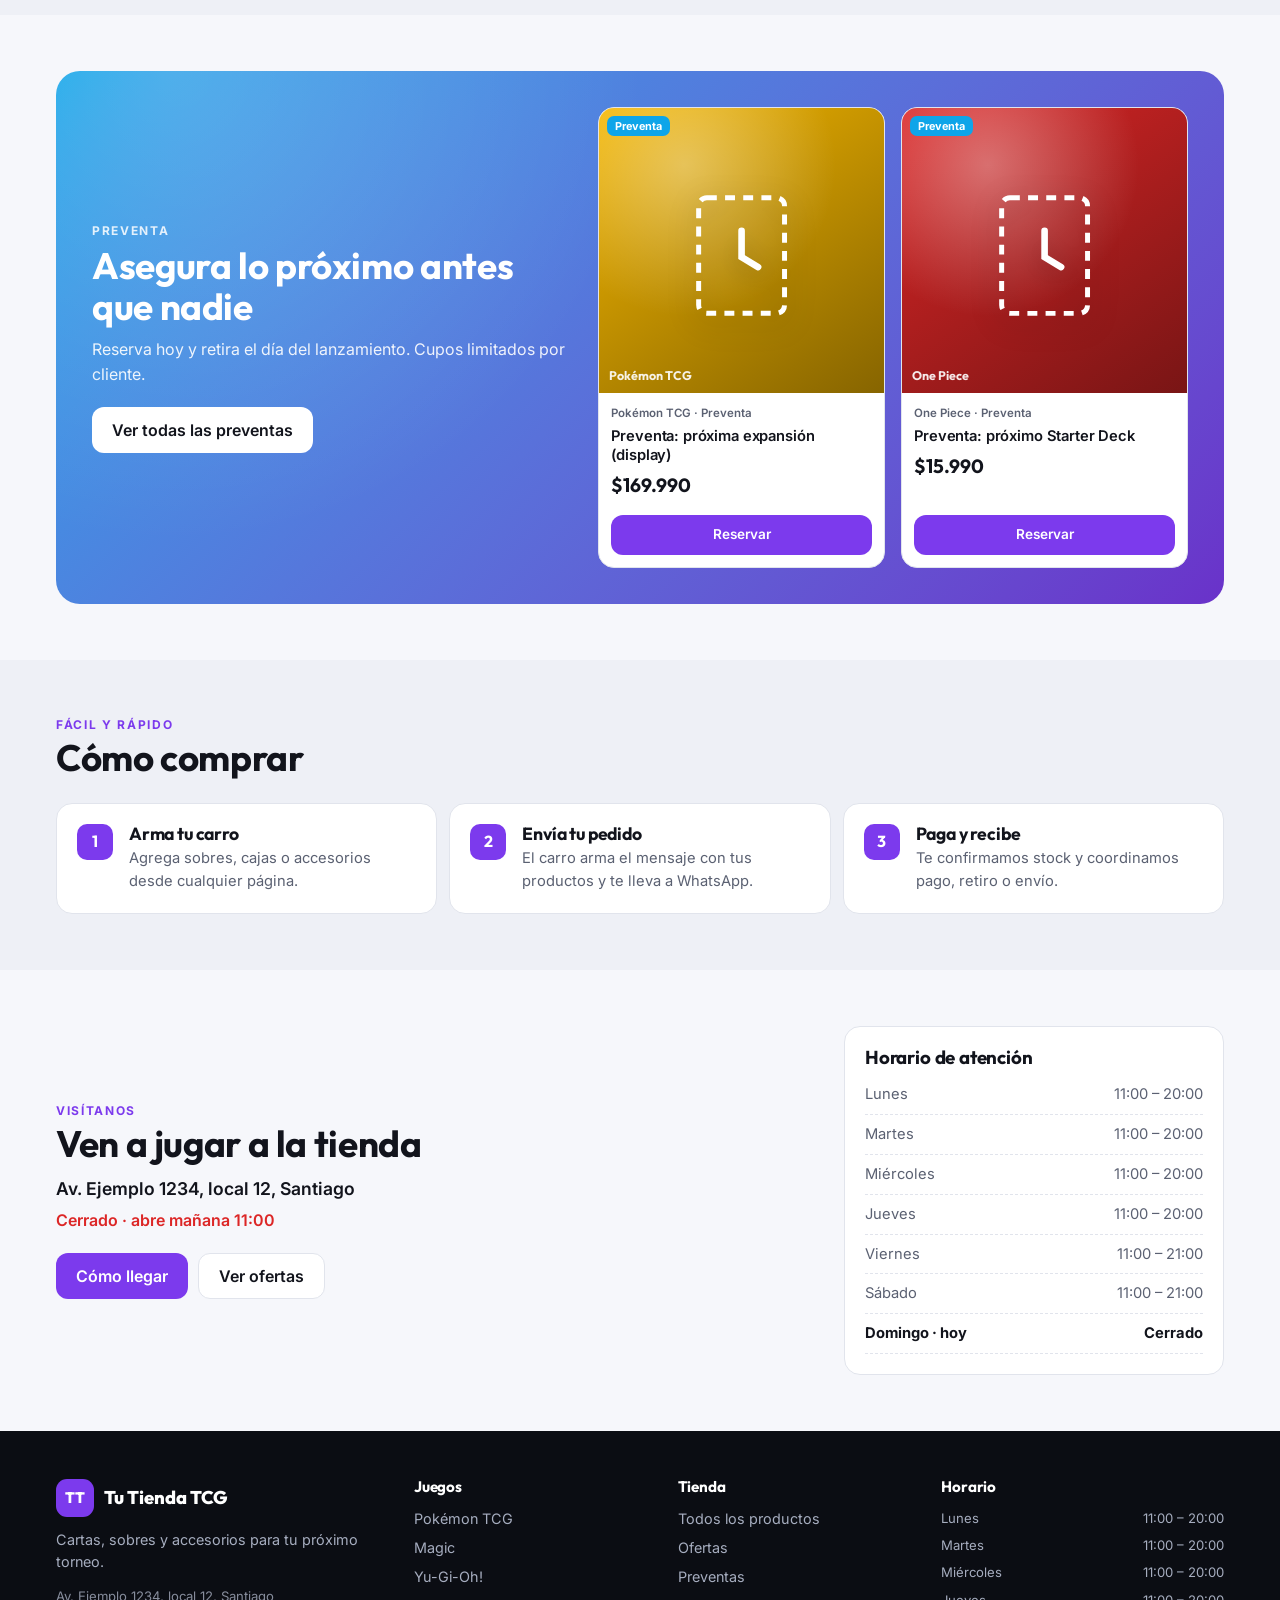
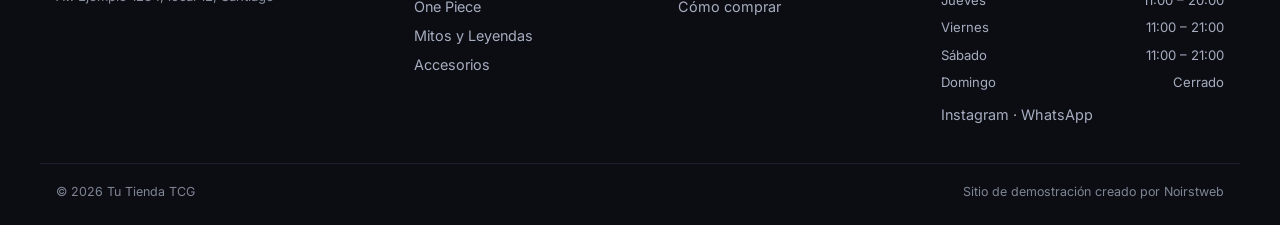
==== commit 09a69aba: "Reemplaza emojis por íconos SVG Co-Authored-By: Claude Opus 5.5 <noreply@anthropic.com> Claude-Sessi" ====
--- a/index.html
+++ b/index.html
@@ -42,10 +42,10 @@
     <!-- Beneficios -->
     <section class="perks">
       <div class="container perks__grid">
-        <div class="perk"><span>🚚</span><div><strong>Envíos a todo Chile</strong><small>Despacho en 24 a 72 horas</small></div></div>
-        <div class="perk"><span>🏪</span><div><strong>Retiro en tienda</strong><small>Gratis en <b id="heroCiudad"></b></small></div></div>
-        <div class="perk"><span>✅</span><div><strong>100% originales</strong><small>Producto sellado oficial</small></div></div>
-        <div class="perk"><span>💬</span><div><strong>Atención por WhatsApp</strong><small>Te respondemos rápido</small></div></div>
+        <div class="perk"><span class="perk__ic"><svg viewBox="0 0 24 24" width="24" height="24" fill="none" stroke="currentColor" stroke-width="1.8" stroke-linecap="round" stroke-linejoin="round" aria-hidden="true"><path d="M3 6h11v10H3zM14 9h4l3 3v4h-7"/><circle cx="7" cy="17.5" r="1.8"/><circle cx="17" cy="17.5" r="1.8"/></svg></span><div><strong>Envíos a todo Chile</strong><small>Despacho en 24 a 72 horas</small></div></div>
+        <div class="perk"><span class="perk__ic"><svg viewBox="0 0 24 24" width="24" height="24" fill="none" stroke="currentColor" stroke-width="1.8" stroke-linecap="round" stroke-linejoin="round" aria-hidden="true"><path d="M4 10v10h16V10M3 6l2-3h14l2 3v2a3 3 0 0 1-6 0 3 3 0 0 1-6 0 3 3 0 0 1-6 0z"/><path d="M10 20v-5h4v5"/></svg></span><div><strong>Retiro en tienda</strong><small>Gratis en <b id="heroCiudad"></b></small></div></div>
+        <div class="perk"><span class="perk__ic"><svg viewBox="0 0 24 24" width="24" height="24" fill="none" stroke="currentColor" stroke-width="1.8" stroke-linecap="round" stroke-linejoin="round" aria-hidden="true"><path d="M12 3l7 3v5c0 4.5-3 8-7 10-4-2-7-5.5-7-10V6z"/><path d="M9 12l2 2 4-4"/></svg></span><div><strong>100% originales</strong><small>Producto sellado oficial</small></div></div>
+        <div class="perk"><span class="perk__ic"><svg viewBox="0 0 24 24" width="24" height="24" fill="none" stroke="currentColor" stroke-width="1.8" stroke-linecap="round" stroke-linejoin="round" aria-hidden="true"><path d="M21 12a8 8 0 0 1-11.6 7.1L4 20l1-4.6A8 8 0 1 1 21 12z"/></svg></span><div><strong>Atención por WhatsApp</strong><small>Te respondemos rápido</small></div></div>
       </div>
     </section>
 
--- a/css/styles.css
+++ b/css/styles.css
@@ -50,7 +50,7 @@
 .announce { overflow: hidden; background: var(--brand); color: var(--brand-ink); font-size: .8rem; font-weight: 600; }
 .announce__track { display: flex; width: max-content; animation: marquee 32s linear infinite; }
 .announce span { padding: 7px 28px; white-space: nowrap; }
-.announce span::before { content: "★"; margin-right: 28px; opacity: .6; }
+.announce span::before { content: ""; display: inline-block; width: 5px; height: 5px; margin: 0 28px 2px 0; border-radius: 50%; background: currentColor; opacity: .6; vertical-align: middle; }
 @keyframes marquee { to { transform: translateX(-50%); } }
 
 /* ---------- Botones ---------- */
@@ -181,7 +181,7 @@
 .perks { border-bottom: 1px solid var(--line); background: var(--surface); }
 .perks__grid { display: grid; grid-template-columns: repeat(2, 1fr); gap: 4px; padding-top: 14px; padding-bottom: 14px; }
 .perk { display: flex; align-items: center; gap: 10px; padding: 8px; }
-.perk > span { font-size: 1.4rem; }
+.perk__ic { flex: none; display: grid; place-items: center; width: 40px; height: 40px; border-radius: 12px; background: color-mix(in srgb, var(--brand) 12%, transparent); color: var(--brand); }
 .perk strong { display: block; font-size: .85rem; }
 .perk small { color: var(--ink-2); font-size: .75rem; }
 
@@ -276,7 +276,7 @@
 .chip[aria-pressed="true"] { background: var(--ink); border-color: var(--ink); color: var(--bg); }
 #ofTabs { margin-bottom: 18px; }
 .filters__row { display: grid; grid-template-columns: 1fr 1fr; gap: 10px; }
-.search { grid-column: 1 / -1; display: flex; align-items: center; gap: 8px; height: 46px; padding: 0 14px; border-radius: 12px; border: 1px solid var(--line); background: var(--surface); }
+.search { grid-column: 1 / -1; display: flex; align-items: center; gap: 8px; color: var(--ink-2); height: 46px; padding: 0 14px; border-radius: 12px; border: 1px solid var(--line); background: var(--surface); }
 .search:focus-within { border-color: var(--brand); }
 .search input { flex: 1; min-width: 0; height: 100%; border: 0; outline: 0; background: none; }
 .filters select { height: 46px; padding: 0 12px; border-radius: 12px; border: 1px solid var(--line); background: var(--surface); min-width: 0; }
